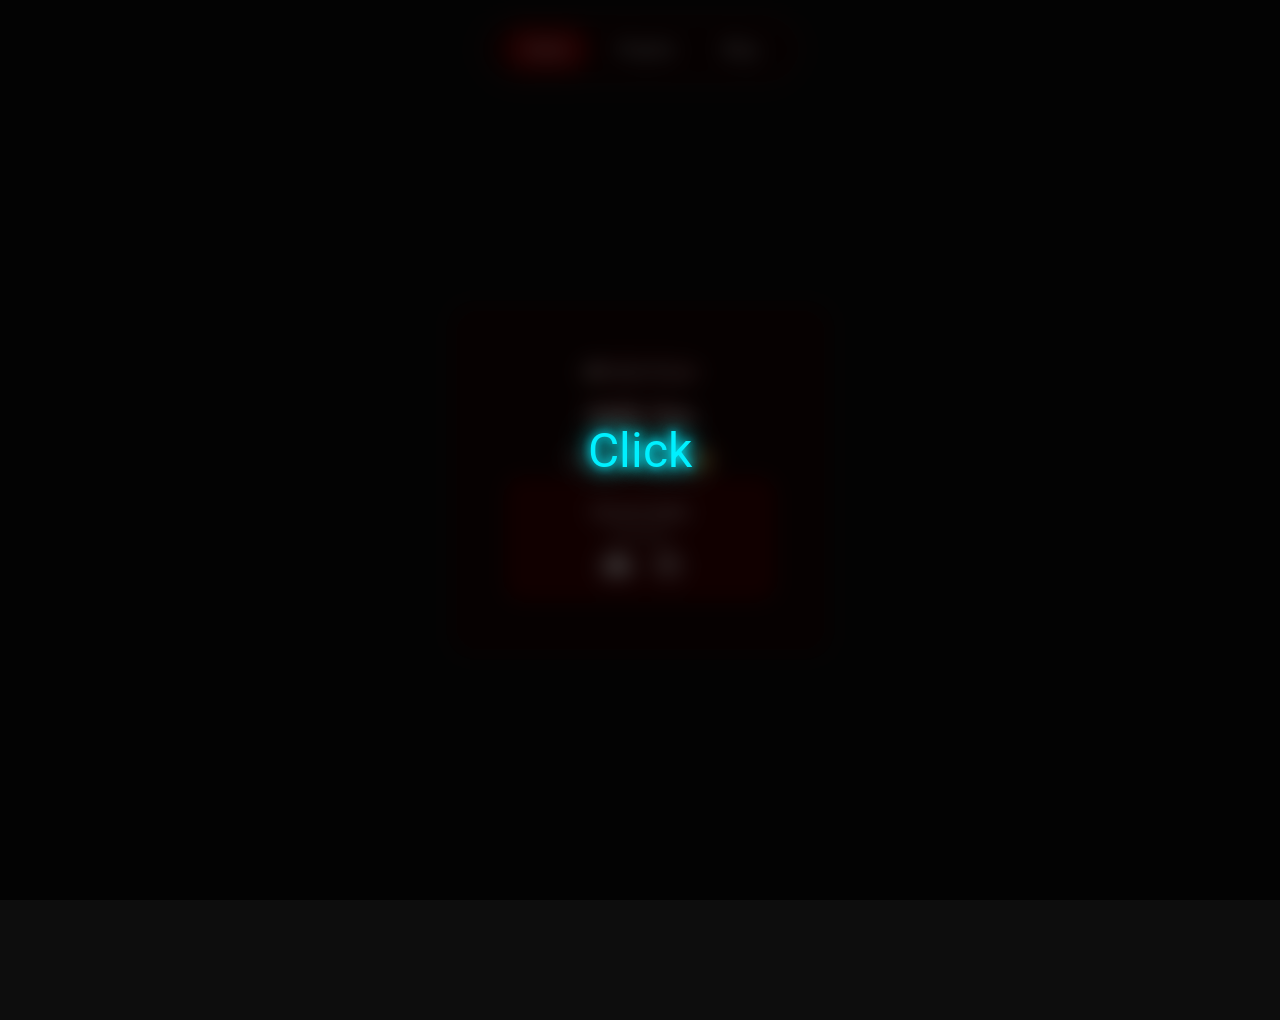
==== index.html @ 192596d5 "." ====
<!DOCTYPE html>
<html lang="fr">
<head>
  <meta charset="UTF-8">
  <meta name="viewport" content="width=device-width, initial-scale=1.0">
  <link rel="icon" type="image/x-icon" href="favicon.png">
  <title>Hello, You</title>
  <link rel="stylesheet" href="styles.css">
  <link href="https://fonts.googleapis.com/css2?family=Roboto:wght@400;700&display=swap" rel="stylesheet">
  <link rel="stylesheet" href="https://cdnjs.cloudflare.com/ajax/libs/font-awesome/5.15.4/css/all.min.css">
</head>

<body>
  <!-- Background audio -->
  <audio id="background-audio" src="assets/sound.mp3"></audio>

  <!-- Blur and Click Overlay -->
  <div id="clickOverlay" class="click-overlay">
    <div class="click-text">Click</div>
  </div>

  <div id="content" class="blurred">
    <div class="background-container"></div>
    
    <!-- Navigation -->
    <nav class="main-nav">
      <div class="nav-container">
        <button class="nav-btn active" data-page="home">Home</button>
        <button class="nav-btn" data-page="projects">Projects</button>
        <button class="nav-btn" data-page="blog">Blog</button>
      </div>
    </nav>
    
    <!-- Main content area -->
    <main id="main-content">
      <!-- Home page content -->
      <div id="home-page" class="page active">
        <div class="profile-container">
          <div class="profile-card">
            <img src="assets/IMG_2702.jpg" alt="Profile Picture" class="profile-img">
            <h2>Hello You</h2>
            <p class="status">Probably Coding <span class="crown">👑</span></p>
            <div class="profile-details">
              <p class="username">EinzzCookie</p>
              <p class="description">Developer</p>
              <div class="social-icons">
                <a href="https://discordapp.com/users/672737796699455492" target="_blank"><i class="fab fa-discord"></i></a>
                <a href="https://github.com/theeinzzcookie" target="_blank"><i class="fab fa-github"></i></a>
              </div>
            </div>
          </div>
        </div>
      </div>
      
      <!-- Projects page content -->
      <div id="projects-page" class="page">
        <div class="page-container">
          <h2 class="page-title">My Projects</h2>
          <div id="projects-grid" class="projects-grid">
            <!-- Projects will be loaded here via AJAX -->
          </div>
        </div>
      </div>
      
      <!-- Blog page content -->
      <div id="blog-page" class="page">
        <div class="page-container">
          <h2 class="page-title">Blog</h2>
          <div id="blog-posts" class="blog-posts">
            <!-- Blog posts will be loaded here via AJAX -->
          </div>
        </div>
      </div>
    </main>
  </div>

  <script src="script.js"></script>
</body>
</html>
---- styles.css ----
body {
    font-family: 'Roboto', sans-serif;
    margin: 0;
    padding: 0;
    background-color: #0d0d0d;
    color: #fff;
    height: auto;
    overflow-x: hidden;
    display: flex;
    justify-content: center;
    align-items: flex-start;
    position: relative;
    min-height: 100vh;
}

.background-container {
    position: fixed;
    top: 0;
    left: 0;
    width: 100%;
    height: 100%;
    background: url('assets/background.gif') no-repeat center center fixed;
    background-size: cover;
    z-index: -1;
    filter: blur(3px);
}

/* Navigation */
.main-nav {
    position: fixed;
    top: 20px;
    left: 0;
    width: 100%;
    z-index: 10;
    display: flex;
    justify-content: center;
}

.nav-container {
    background-color: rgba(29, 0, 0, 0.6);
    backdrop-filter: blur(10px);
    border-radius: 50px;
    padding: 10px 20px;
    display: flex;
    gap: 10px;
    box-shadow: 0 0 10px rgba(255, 0, 0, 0.3);
}

.nav-btn {
    background: transparent;
    border: none;
    color: #fff;
    padding: 10px 20px;
    border-radius: 20px;
    cursor: pointer;
    transition: all 0.3s ease;
    font-family: 'Roboto', sans-serif;
    font-size: 16px;
    text-decoration: none;
}

.nav-btn:hover {
    background-color: rgba(255, 0, 0, 0.2);
}

.nav-btn.active {
    background-color: rgba(255, 0, 0, 0.4);
    box-shadow: 0 0 10px rgba(255, 0, 0, 0.5);
}

/* Main content */
#main-content {
    width: 100%;
    position: relative;
    min-height: 100vh;
    padding-top: 80px;
    padding-bottom: 40px;
}

.page {
    display: none;
    width: 100%;
    opacity: 0;
    transition: opacity 0.5s ease;
    min-height: calc(100vh - 120px);
}

.page.active {
    display: flex;
    justify-content: center;
    align-items: flex-start;
    opacity: 1;
    padding: 20px 0;
}

.page-container {
    width: 100%;
    max-width: 1200px;
    padding: 20px;
    display: flex;
    flex-direction: column;
    align-items: center;
}

.page-title {
    font-size: 2.5rem;
    color: #fff;
    text-shadow: 0 0 10px rgba(255, 0, 0, 0.7);
    margin-bottom: 30px;
    text-align: center;
}

/* Profile container */
.profile-container {
    text-align: center;
    z-index: 2;
    display: flex;
    flex-direction: column;
    justify-content: center;
    align-items: center;
    min-height: 80vh;
    padding: 20px 0;
}

.profile-card {
    background-color: rgba(29, 0, 0, 0.6);
    backdrop-filter: blur(10px); 
    border-radius: 20px;
    padding: 60px;
    position: relative;
    max-width: 400px;
    width: 100%;
    text-align: center;
    color: #fff;
}

.profile-img {
    border-radius: 50%;
    width: 100px;
    height: 100px;
    object-fit: cover;
    box-shadow: 0 0 10px rgba(255, 0, 0, 0.7);
    margin-bottom: 20px;
    animation: pulse 2s infinite;
}

@keyframes pulse {
    0% {
        transform: scale(1);
    }
    50% {
        transform: scale(1.1);
    }
    100% {
        transform: scale(1);
    }
}

@keyframes fadeIn {
    from {
        opacity: 0;
    }
    to {
        opacity: 1;
    }
}

.profile-card h2 {
    margin-top: 0;
    font-size: 24px;
    color: #fff;
    text-shadow: 0 0 10px rgba(255, 0, 0, 0.7);
    animation: fadeIn 2s ease-in-out;
}

.status {
    font-size: 16px;
    color: #fff;
    margin: 10px 0;
    text-shadow: 0 0 10px rgba(255, 0, 0, 0.7);
}

.crown {
    font-size: 18px;
}

.profile-details {
    background-color: #3a0202;
    border-radius: 10px;
    padding: 15px;
    margin-top: 10px;
    box-shadow: inset 0 0 10px rgba(171, 0, 0, 0.5);
    border: 1px solid #720000;
    color: #fff;
}

.username {
    font-size: 18px;
    color: #fff;
    margin: 5px 0;
}

.description {
    font-size: 14px;
    color: #b3b3b3;
    margin: 5px 0;
}

.social-icons {
    margin-top: 10px;
}

.social-icons a {
    color: #fff;
    font-size: 24px;
    margin: 0 10px;
    transition: color 0.3s;
}

.social-icons a:hover {
    color: #e60000;
}

.view-count {
    position: absolute;
    bottom: 10px;
    right: 10px;
    font-size: 14px;
    color: #b3b3b3;
}

/* Projects Grid */
.projects-grid {
    display: grid;
    grid-template-columns: repeat(auto-fill, minmax(300px, 1fr));
    gap: 20px;
    width: 100%;
    max-width: 1000px;
}

.project-card {
    background-color: rgba(29, 0, 0, 0.6);
    backdrop-filter: blur(10px);
    border-radius: 15px;
    padding: 20px;
    transition: transform 0.3s ease, box-shadow 0.3s ease;
    border: 1px solid #720000;
    color: #fff;
}

.project-card:hover {
    transform: translateY(-5px);
    box-shadow: 0 10px 20px rgba(255, 0, 0, 0.3);
}

.project-image {
    width: 100%;
    height: 180px;
    object-fit: cover;
    border-radius: 10px;
    margin-bottom: 15px;
}

.project-title {
    font-size: 1.2rem;
    margin-bottom: 10px;
    color: #fff;
    text-shadow: 0 0 5px rgba(255, 0, 0, 0.7);
}

.project-description {
    font-size: 0.9rem;
    color: #b3b3b3;
    margin-bottom: 15px;
    line-height: 1.5;
}

.project-links {
    display: flex;
    gap: 10px;
    flex-wrap: wrap;
}

.project-link {
    background-color: #3a0202;
    color: #fff;
    border: none;
    padding: 8px 15px;
    border-radius: 5px;
    cursor: pointer;
    text-decoration: none;
    font-size: 0.9rem;
    transition: all 0.3s ease;
    border: 1px solid #720000;
}

.project-link:hover {
    background-color: #720000;
    transform: translateY(-2px);
    box-shadow: 0 5px 15px rgba(255, 0, 0, 0.3);
}

/* Blog Posts */
.blog-posts {
    width: 100%;
    max-width: 800px;
}

.blog-post {
    background-color: rgba(29, 0, 0, 0.6);
    backdrop-filter: blur(10px);
    border-radius: 15px;
    padding: 25px;
    margin-bottom: 20px;
    border: 1px solid #720000;
    transition: transform 0.3s ease, box-shadow 0.3s ease;
}

.blog-post:hover {
    transform: translateY(-5px);
    box-shadow: 0 10px 20px rgba(255, 0, 0, 0.3);
}

.blog-post-title {
    font-size: 1.5rem;
    margin-bottom: 10px;
    color: #fff;
    text-shadow: 0 0 5px rgba(255, 0, 0, 0.7);
}

.blog-post-meta {
    font-size: 0.9rem;
    color: #b3b3b3;
    margin-bottom: 15px;
    display: flex;
    gap: 15px;
    flex-wrap: wrap;
}

.blog-post-content {
    font-size: 1rem;
    line-height: 1.6;
    color: #fff;
}

.blog-post-content p {
    margin-bottom: 15px;
}

/* Blog post images - Single image */
.blog-post-image {
    margin: 20px 0;
    text-align: center;
}

.blog-image {
    max-width: 100%;
    height: auto;
    border-radius: 10px;
    border: 1px solid #720000;
    box-shadow: 0 5px 15px rgba(255, 0, 0, 0.2);
    transition: transform 0.3s ease;
}

.blog-image:hover {
    transform: scale(1.02);
}

.blog-image-caption {
    font-size: 0.9rem;
    color: #b3b3b3;
    margin-top: 10px;
    font-style: italic;
    text-align: center;
}

/* Multiple images grid layout */
.blog-images-grid {
    display: grid;
    grid-template-columns: repeat(auto-fit, minmax(250px, 1fr));
    gap: 15px;
    margin: 20px 0;
}

.blog-image-item {
    text-align: center;
}

.blog-images-grid .blog-image {
    width: 100%;
    height: 200px;
    object-fit: cover;
    border-radius: 10px;
    border: 1px solid #720000;
    box-shadow: 0 5px 15px rgba(255, 0, 0, 0.2);
    transition: transform 0.3s ease;
}

.blog-images-grid .blog-image:hover {
    transform: scale(1.05);
}

/* Side-by-side images layout */
.blog-images-side {
    display: grid;
    grid-template-columns: 1fr 1fr;
    gap: 15px;
    margin: 20px 0;
}

.blog-images-side .blog-image {
    width: 100%;
    height: 250px;
    object-fit: cover;
    border-radius: 10px;
    border: 1px solid #720000;
}

/* Full-width image */
.blog-image-full {
    width: 100%;
    max-height: 400px;
    object-fit: cover;
    border-radius: 10px;
    border: 1px solid #720000;
}

/* Carousel style for horizontal scrolling */
.blog-images-carousel {
    display: flex;
    overflow-x: auto;
    gap: 15px;
    margin: 20px 0;
    padding: 10px 0;
    scrollbar-width: thin;
    scrollbar-color: rgba(255, 0, 0, 0.5) rgba(29, 0, 0, 0.3);
}

.blog-images-carousel::-webkit-scrollbar {
    height: 8px;
}

.blog-images-carousel::-webkit-scrollbar-track {
    background: rgba(29, 0, 0, 0.3);
    border-radius: 4px;
}

.blog-images-carousel::-webkit-scrollbar-thumb {
    background: rgba(255, 0, 0, 0.5);
    border-radius: 4px;
}

.blog-images-carousel::-webkit-scrollbar-thumb:hover {
    background: rgba(255, 0, 0, 0.7);
}

.blog-images-carousel .blog-image {
    flex: 0 0 auto;
    width: 300px;
    height: 200px;
    object-fit: cover;
    border-radius: 10px;
    border: 1px solid #720000;
}

/* Image with text layout */
.blog-image-with-text {
    display: grid;
    grid-template-columns: 1fr 1fr;
    gap: 20px;
    margin: 20px 0;
    align-items: center;
}

.blog-image-with-text .blog-image {
    width: 100%;
    height: 250px;
    object-fit: cover;
    border-radius: 10px;
    border: 1px solid #720000;
}

.blog-image-text-content {
    padding: 10px;
    color: #fff;
}

/* Blog post tags */
.blog-post-tags {
    margin-top: 15px;
    display: flex;
    flex-wrap: wrap;
    gap: 8px;
}

.tag {
    background-color: #3a0202;
    color: #fff;
    padding: 4px 10px;
    border-radius: 15px;
    font-size: 0.8rem;
    border: 1px solid #720000;
    transition: all 0.3s ease;
}

.tag:hover {
    background-color: #720000;
    transform: translateY(-1px);
}

/* Click overlay styles */
.blurred {
    filter: blur(8px);
    pointer-events: none; 
}

.click-overlay {
    position: fixed;
    top: 0;
    left: 0;
    width: 100%;
    height: 100%;
    background: rgba(0, 0, 0, 0.7);
    backdrop-filter: blur(8px);
    display: flex;
    justify-content: center;
    align-items: center;
    z-index: 999;
    cursor: pointer;
}

.click-text {
    font-size: 3rem;
    color: #00f0ff;
    text-shadow: 0 0 10px #00f0ff, 0 0 20px #00f0ff, 0 0 30px #00f0ff;
    font-family: 'Roboto', sans-serif;
    user-select: none;
    animation: pulse 1.5s infinite;
}

@keyframes pulse {
    0% { transform: scale(1); }
    50% { transform: scale(1.1); }
    100% { transform: scale(1); }
}

/* Loading indicator */
.loading {
    display: flex;
    justify-content: center;
    align-items: center;
    height: 200px;
    font-size: 1.2rem;
    color: #b3b3b3;
    text-align: center;
}

/* Error message */
.error-message {
    display: flex;
    justify-content: center;
    align-items: center;
    height: 200px;
    font-size: 1.2rem;
    color: #ff4444;
    text-align: center;
    background-color: rgba(29, 0, 0, 0.6);
    border-radius: 10px;
    padding: 20px;
    border: 1px solid #ff4444;
}

/* Custom scrollbar for webkit browsers */
::-webkit-scrollbar {
    width: 10px;
}

::-webkit-scrollbar-track {
    background: rgba(29, 0, 0, 0.3);
    border-radius: 5px;
}

::-webkit-scrollbar-thumb {
    background: rgba(255, 0, 0, 0.5);
    border-radius: 5px;
}

::-webkit-scrollbar-thumb:hover {
    background: rgba(255, 0, 0, 0.7);
}

/* Responsive design */
@media (max-width: 768px) {
    .profile-card {
        padding: 40px 20px;
        margin: 0 20px;
    }
    
    .nav-container {
        padding: 8px 15px;
    }
    
    .nav-btn {
        padding: 8px 15px;
        font-size: 14px;
    }
    
    .projects-grid {
        grid-template-columns: 1fr;
    }
    
    .page-title {
        font-size: 2rem;
    }
    
    .blog-post-meta {
        flex-direction: column;
        gap: 5px;
    }
    
    .click-text {
        font-size: 2rem;
    }
    
    .profile-img {
        width: 80px;
        height: 80px;
    }
    
    /* Blog images responsive */
    .blog-images-side {
        grid-template-columns: 1fr;
    }
    
    .blog-images-grid {
        grid-template-columns: 1fr;
    }
    
    .blog-image-with-text {
        grid-template-columns: 1fr;
    }
    
    .blog-images-carousel .blog-image {
        width: 250px;
        height: 180px;
    }
    
    .blog-images-grid .blog-image {
        height: 180px;
    }
    
    .blog-images-side .blog-image {
        height: 200px;
    }
    
    .blog-image-with-text .blog-image {
        height: 200px;
    }
}

@media (max-width: 480px) {
    .page-container {
        padding: 10px;
    }
    
    .profile-card {
        padding: 30px 15px;
    }
    
    .project-card, .blog-post {
        padding: 15px;
    }
    
    .nav-container {
        padding: 5px 10px;
    }
    
    .nav-btn {
        padding: 6px 12px;
        font-size: 12px;
    }
    
    .page-title {
        font-size: 1.5rem;
    }
    
    .blog-images-carousel .blog-image {
        width: 200px;
        height: 150px;
    }
    
    .blog-post-title {
        font-size: 1.3rem;
    }
}

/* Standalone page styles */
main {
    width: 100%;
    min-height: 100vh;
    padding-top: 80px;
    padding-bottom: 40px;
}

/* Ensure proper spacing for standalone pages */
body.standalone {
    align-items: flex-start;
}

/* Smooth scrolling for anchor links */
html {
    scroll-behavior: smooth;
}

/* Focus styles for accessibility */
button:focus,
a:focus {
    outline: 2px solid #00f0ff;
    outline-offset: 2px;
}

/* Selection color */
::selection {
    background-color: rgba(255, 0, 0, 0.3);
    color: #fff;
}

/* Image loading states */
.blog-image {
    background: linear-gradient(45deg, #1d0000, #3a0202);
    background-size: 400% 400%;
    animation: loadingShine 2s ease-in-out infinite;
}

@keyframes loadingShine {
    0% { background-position: 0% 50%; }
    50% { background-position: 100% 50%; }
    100% { background-position: 0% 50%; }
}

.blog-image.loaded {
    background: none;
    animation: none;
}

/* Dark overlay for better text readability on images */
.blog-image-container {
    position: relative;
}

.blog-image-container::after {
    content: '';
    position: absolute;
    top: 0;
    left: 0;
    right: 0;
    bottom: 0;
    background: linear-gradient(to bottom, transparent 70%, rgba(13, 13, 13, 0.8) 100%);
    pointer-events: none;
    border-radius: 10px;
}
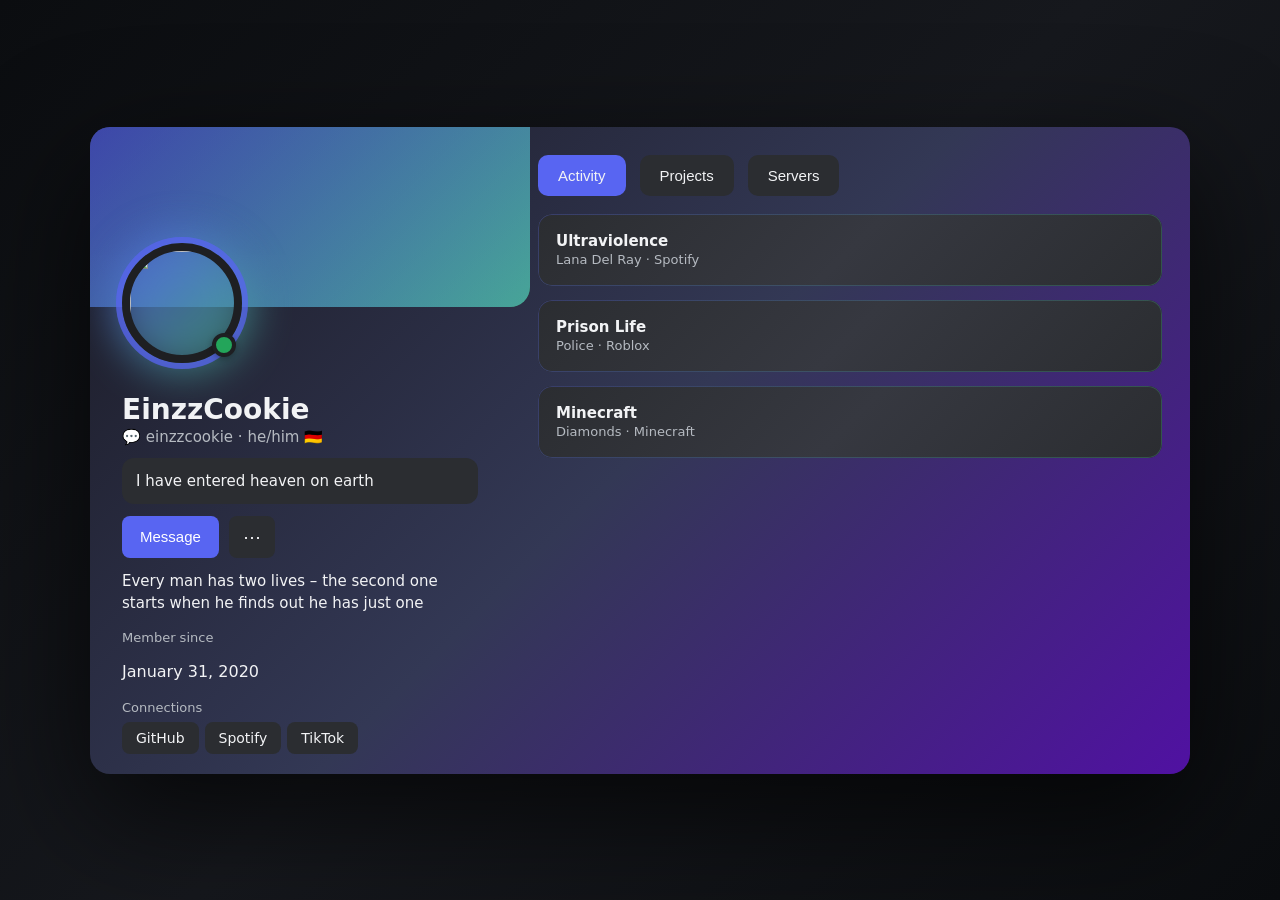
==== commit 17817076: "Add files via upload" ====
--- a/index.html
+++ b/index.html
@@ -1,79 +1,61 @@
-<!DOCTYPE html>
-<html lang="fr">
-<head>
-  <meta charset="UTF-8">
-  <meta name="viewport" content="width=device-width, initial-scale=1.0">
-  <link rel="icon" type="image/x-icon" href="favicon.png">
-  <title>Hello, You</title>
-  <link rel="stylesheet" href="styles.css">
-  <link href="https://fonts.googleapis.com/css2?family=Roboto:wght@400;700&display=swap" rel="stylesheet">
-  <link rel="stylesheet" href="https://cdnjs.cloudflare.com/ajax/libs/font-awesome/5.15.4/css/all.min.css">
-</head>
-
-<body>
-  <!-- Background audio -->
-  <audio id="background-audio" src="assets/sound.mp3"></audio>
-
-  <!-- Blur and Click Overlay -->
-  <div id="clickOverlay" class="click-overlay">
-    <div class="click-text">Click</div>
-  </div>
-
-  <div id="content" class="blurred">
-    <div class="background-container"></div>
-    
-    <!-- Navigation -->
-    <nav class="main-nav">
-      <div class="nav-container">
-        <button class="nav-btn active" data-page="home">Home</button>
-        <button class="nav-btn" data-page="projects">Projects</button>
-        <button class="nav-btn" data-page="blog">Blog</button>
-      </div>
-    </nav>
-    
-    <!-- Main content area -->
-    <main id="main-content">
-      <!-- Home page content -->
-      <div id="home-page" class="page active">
-        <div class="profile-container">
-          <div class="profile-card">
-            <img src="assets/IMG_2702.jpg" alt="Profile Picture" class="profile-img">
-            <h2>Hello You</h2>
-            <p class="status">Probably Coding <span class="crown">👑</span></p>
-            <div class="profile-details">
-              <p class="username">EinzzCookie</p>
-              <p class="description">Developer</p>
-              <div class="social-icons">
-                <a href="https://discordapp.com/users/672737796699455492" target="_blank"><i class="fab fa-discord"></i></a>
-                <a href="https://github.com/theeinzzcookie" target="_blank"><i class="fab fa-github"></i></a>
-              </div>
-            </div>
-          </div>
-        </div>
-      </div>
-      
-      <!-- Projects page content -->
-      <div id="projects-page" class="page">
-        <div class="page-container">
-          <h2 class="page-title">My Projects</h2>
-          <div id="projects-grid" class="projects-grid">
-            <!-- Projects will be loaded here via AJAX -->
-          </div>
-        </div>
-      </div>
-      
-      <!-- Blog page content -->
-      <div id="blog-page" class="page">
-        <div class="page-container">
-          <h2 class="page-title">Blog</h2>
-          <div id="blog-posts" class="blog-posts">
-            <!-- Blog posts will be loaded here via AJAX -->
-          </div>
-        </div>
-      </div>
-    </main>
-  </div>
-
-  <script src="script.js"></script>
-</body>
+<!DOCTYPE html>
+<html lang="en">
+<head>
+  <meta charset="UTF-8">
+  <title>EinzzCookie — Discord</title>
+  <meta name="viewport" content="width=device-width, initial-scale=1.0">
+  <link rel="stylesheet" href="styles.css">
+</head>
+<body>
+<div class="app">
+  <div class="profile-modal">
+    <!-- LEFT -->
+    <div class="profile-left">
+      <!-- Updated banner section with GIF -->
+      <div class="banner">
+        <img id="bannerGif" class="banner-gif" alt="Profile Banner">
+      </div>
+      <div class="avatar-wrap">
+        <img id="avatar" class="avatar">
+        <span class="status"></span>
+      </div>
+      <div class="left-content">
+        <h1 id="displayName"></h1>
+        <div id="tagline" class="tagline"></div>
+        <div id="customStatus" class="bubble"></div>
+        <div class="buttons">
+          <button id="messageBtn" class="primary">Message</button>
+          <button id="menuBtn" class="icon">⋯</button>
+        </div>
+        <p id="bio" class="bio"></p>
+        <div class="section">
+          <span>
+            
+          </span>
+          <a id="vibeLink"></a>
+        </div>
+        <div class="section">
+          <span>Member since</span>
+          <p id="memberSince"></p>
+        </div>
+        <div class="section">
+          <span>Connections</span>
+          <div id="links" class="links"></div>
+        </div>
+      </div>
+    </div>
+    <!-- RIGHT -->
+    <div class="profile-right">
+      <div class="tabs">
+        <button class="tab active" data-tab="activity">Activity</button>
+        <button class="tab" data-tab="projects">Projects</button>
+        <button class="tab" data-tab="servers">Servers</button>
+      </div>
+      <div id="tabContent"></div>
+    </div>
+  </div>
+</div>
+<script src="profile-settings.js"></script>
+<script src="script.js"></script>
+</body>
 </html>
--- a/styles.css
+++ b/styles.css
@@ -1,761 +1,253 @@
-body {
-    font-family: 'Roboto', sans-serif;
-    margin: 0;
-    padding: 0;
-    background-color: #0d0d0d;
-    color: #fff;
-    height: auto;
-    overflow-x: hidden;
-    display: flex;
-    justify-content: center;
-    align-items: flex-start;
-    position: relative;
-    min-height: 100vh;
-}
-
-.background-container {
-    position: fixed;
-    top: 0;
-    left: 0;
-    width: 100%;
-    height: 100%;
-    background: url('assets/background.gif') no-repeat center center fixed;
-    background-size: cover;
-    z-index: -1;
-    filter: blur(3px);
-}
-
-/* Navigation */
-.main-nav {
-    position: fixed;
-    top: 20px;
-    left: 0;
-    width: 100%;
-    z-index: 10;
-    display: flex;
-    justify-content: center;
-}
-
-.nav-container {
-    background-color: rgba(29, 0, 0, 0.6);
-    backdrop-filter: blur(10px);
-    border-radius: 50px;
-    padding: 10px 20px;
-    display: flex;
-    gap: 10px;
-    box-shadow: 0 0 10px rgba(255, 0, 0, 0.3);
-}
-
-.nav-btn {
-    background: transparent;
-    border: none;
-    color: #fff;
-    padding: 10px 20px;
-    border-radius: 20px;
-    cursor: pointer;
-    transition: all 0.3s ease;
-    font-family: 'Roboto', sans-serif;
-    font-size: 16px;
-    text-decoration: none;
-}
-
-.nav-btn:hover {
-    background-color: rgba(255, 0, 0, 0.2);
-}
-
-.nav-btn.active {
-    background-color: rgba(255, 0, 0, 0.4);
-    box-shadow: 0 0 10px rgba(255, 0, 0, 0.5);
-}
-
-/* Main content */
-#main-content {
-    width: 100%;
-    position: relative;
-    min-height: 100vh;
-    padding-top: 80px;
-    padding-bottom: 40px;
-}
-
-.page {
-    display: none;
-    width: 100%;
-    opacity: 0;
-    transition: opacity 0.5s ease;
-    min-height: calc(100vh - 120px);
-}
-
-.page.active {
-    display: flex;
-    justify-content: center;
-    align-items: flex-start;
-    opacity: 1;
-    padding: 20px 0;
-}
-
-.page-container {
-    width: 100%;
-    max-width: 1200px;
-    padding: 20px;
-    display: flex;
-    flex-direction: column;
-    align-items: center;
-}
-
-.page-title {
-    font-size: 2.5rem;
-    color: #fff;
-    text-shadow: 0 0 10px rgba(255, 0, 0, 0.7);
-    margin-bottom: 30px;
-    text-align: center;
-}
-
-/* Profile container */
-.profile-container {
-    text-align: center;
-    z-index: 2;
-    display: flex;
-    flex-direction: column;
-    justify-content: center;
-    align-items: center;
-    min-height: 80vh;
-    padding: 20px 0;
-}
-
-.profile-card {
-    background-color: rgba(29, 0, 0, 0.6);
-    backdrop-filter: blur(10px); 
-    border-radius: 20px;
-    padding: 60px;
-    position: relative;
-    max-width: 400px;
-    width: 100%;
-    text-align: center;
-    color: #fff;
-}
-
-.profile-img {
-    border-radius: 50%;
-    width: 100px;
-    height: 100px;
-    object-fit: cover;
-    box-shadow: 0 0 10px rgba(255, 0, 0, 0.7);
-    margin-bottom: 20px;
-    animation: pulse 2s infinite;
-}
-
-@keyframes pulse {
-    0% {
-        transform: scale(1);
-    }
-    50% {
-        transform: scale(1.1);
-    }
-    100% {
-        transform: scale(1);
-    }
-}
-
-@keyframes fadeIn {
-    from {
-        opacity: 0;
-    }
-    to {
-        opacity: 1;
-    }
-}
-
-.profile-card h2 {
-    margin-top: 0;
-    font-size: 24px;
-    color: #fff;
-    text-shadow: 0 0 10px rgba(255, 0, 0, 0.7);
-    animation: fadeIn 2s ease-in-out;
-}
-
-.status {
-    font-size: 16px;
-    color: #fff;
-    margin: 10px 0;
-    text-shadow: 0 0 10px rgba(255, 0, 0, 0.7);
-}
-
-.crown {
-    font-size: 18px;
-}
-
-.profile-details {
-    background-color: #3a0202;
-    border-radius: 10px;
-    padding: 15px;
-    margin-top: 10px;
-    box-shadow: inset 0 0 10px rgba(171, 0, 0, 0.5);
-    border: 1px solid #720000;
-    color: #fff;
-}
-
-.username {
-    font-size: 18px;
-    color: #fff;
-    margin: 5px 0;
-}
-
-.description {
-    font-size: 14px;
-    color: #b3b3b3;
-    margin: 5px 0;
-}
-
-.social-icons {
-    margin-top: 10px;
-}
-
-.social-icons a {
-    color: #fff;
-    font-size: 24px;
-    margin: 0 10px;
-    transition: color 0.3s;
-}
-
-.social-icons a:hover {
-    color: #e60000;
-}
-
-.view-count {
-    position: absolute;
-    bottom: 10px;
-    right: 10px;
-    font-size: 14px;
-    color: #b3b3b3;
-}
-
-/* Projects Grid */
-.projects-grid {
-    display: grid;
-    grid-template-columns: repeat(auto-fill, minmax(300px, 1fr));
-    gap: 20px;
-    width: 100%;
-    max-width: 1000px;
-}
-
-.project-card {
-    background-color: rgba(29, 0, 0, 0.6);
-    backdrop-filter: blur(10px);
-    border-radius: 15px;
-    padding: 20px;
-    transition: transform 0.3s ease, box-shadow 0.3s ease;
-    border: 1px solid #720000;
-    color: #fff;
-}
-
-.project-card:hover {
-    transform: translateY(-5px);
-    box-shadow: 0 10px 20px rgba(255, 0, 0, 0.3);
-}
-
-.project-image {
-    width: 100%;
-    height: 180px;
-    object-fit: cover;
-    border-radius: 10px;
-    margin-bottom: 15px;
-}
-
-.project-title {
-    font-size: 1.2rem;
-    margin-bottom: 10px;
-    color: #fff;
-    text-shadow: 0 0 5px rgba(255, 0, 0, 0.7);
-}
-
-.project-description {
-    font-size: 0.9rem;
-    color: #b3b3b3;
-    margin-bottom: 15px;
-    line-height: 1.5;
-}
-
-.project-links {
-    display: flex;
-    gap: 10px;
-    flex-wrap: wrap;
-}
-
-.project-link {
-    background-color: #3a0202;
-    color: #fff;
-    border: none;
-    padding: 8px 15px;
-    border-radius: 5px;
-    cursor: pointer;
-    text-decoration: none;
-    font-size: 0.9rem;
-    transition: all 0.3s ease;
-    border: 1px solid #720000;
-}
-
-.project-link:hover {
-    background-color: #720000;
-    transform: translateY(-2px);
-    box-shadow: 0 5px 15px rgba(255, 0, 0, 0.3);
-}
-
-/* Blog Posts */
-.blog-posts {
-    width: 100%;
-    max-width: 800px;
-}
-
-.blog-post {
-    background-color: rgba(29, 0, 0, 0.6);
-    backdrop-filter: blur(10px);
-    border-radius: 15px;
-    padding: 25px;
-    margin-bottom: 20px;
-    border: 1px solid #720000;
-    transition: transform 0.3s ease, box-shadow 0.3s ease;
-}
-
-.blog-post:hover {
-    transform: translateY(-5px);
-    box-shadow: 0 10px 20px rgba(255, 0, 0, 0.3);
-}
-
-.blog-post-title {
-    font-size: 1.5rem;
-    margin-bottom: 10px;
-    color: #fff;
-    text-shadow: 0 0 5px rgba(255, 0, 0, 0.7);
-}
-
-.blog-post-meta {
-    font-size: 0.9rem;
-    color: #b3b3b3;
-    margin-bottom: 15px;
-    display: flex;
-    gap: 15px;
-    flex-wrap: wrap;
-}
-
-.blog-post-content {
-    font-size: 1rem;
-    line-height: 1.6;
-    color: #fff;
-}
-
-.blog-post-content p {
-    margin-bottom: 15px;
-}
-
-/* Blog post images - Single image */
-.blog-post-image {
-    margin: 20px 0;
-    text-align: center;
-}
-
-.blog-image {
-    max-width: 100%;
-    height: auto;
-    border-radius: 10px;
-    border: 1px solid #720000;
-    box-shadow: 0 5px 15px rgba(255, 0, 0, 0.2);
-    transition: transform 0.3s ease;
-}
-
-.blog-image:hover {
-    transform: scale(1.02);
-}
-
-.blog-image-caption {
-    font-size: 0.9rem;
-    color: #b3b3b3;
-    margin-top: 10px;
-    font-style: italic;
-    text-align: center;
-}
-
-/* Multiple images grid layout */
-.blog-images-grid {
-    display: grid;
-    grid-template-columns: repeat(auto-fit, minmax(250px, 1fr));
-    gap: 15px;
-    margin: 20px 0;
-}
-
-.blog-image-item {
-    text-align: center;
-}
-
-.blog-images-grid .blog-image {
-    width: 100%;
-    height: 200px;
-    object-fit: cover;
-    border-radius: 10px;
-    border: 1px solid #720000;
-    box-shadow: 0 5px 15px rgba(255, 0, 0, 0.2);
-    transition: transform 0.3s ease;
-}
-
-.blog-images-grid .blog-image:hover {
-    transform: scale(1.05);
-}
-
-/* Side-by-side images layout */
-.blog-images-side {
-    display: grid;
-    grid-template-columns: 1fr 1fr;
-    gap: 15px;
-    margin: 20px 0;
-}
-
-.blog-images-side .blog-image {
-    width: 100%;
-    height: 250px;
-    object-fit: cover;
-    border-radius: 10px;
-    border: 1px solid #720000;
-}
-
-/* Full-width image */
-.blog-image-full {
-    width: 100%;
-    max-height: 400px;
-    object-fit: cover;
-    border-radius: 10px;
-    border: 1px solid #720000;
-}
-
-/* Carousel style for horizontal scrolling */
-.blog-images-carousel {
-    display: flex;
-    overflow-x: auto;
-    gap: 15px;
-    margin: 20px 0;
-    padding: 10px 0;
-    scrollbar-width: thin;
-    scrollbar-color: rgba(255, 0, 0, 0.5) rgba(29, 0, 0, 0.3);
-}
-
-.blog-images-carousel::-webkit-scrollbar {
-    height: 8px;
-}
-
-.blog-images-carousel::-webkit-scrollbar-track {
-    background: rgba(29, 0, 0, 0.3);
-    border-radius: 4px;
-}
-
-.blog-images-carousel::-webkit-scrollbar-thumb {
-    background: rgba(255, 0, 0, 0.5);
-    border-radius: 4px;
-}
-
-.blog-images-carousel::-webkit-scrollbar-thumb:hover {
-    background: rgba(255, 0, 0, 0.7);
-}
-
-.blog-images-carousel .blog-image {
-    flex: 0 0 auto;
-    width: 300px;
-    height: 200px;
-    object-fit: cover;
-    border-radius: 10px;
-    border: 1px solid #720000;
-}
-
-/* Image with text layout */
-.blog-image-with-text {
-    display: grid;
-    grid-template-columns: 1fr 1fr;
-    gap: 20px;
-    margin: 20px 0;
-    align-items: center;
-}
-
-.blog-image-with-text .blog-image {
-    width: 100%;
-    height: 250px;
-    object-fit: cover;
-    border-radius: 10px;
-    border: 1px solid #720000;
-}
-
-.blog-image-text-content {
-    padding: 10px;
-    color: #fff;
-}
-
-/* Blog post tags */
-.blog-post-tags {
-    margin-top: 15px;
-    display: flex;
-    flex-wrap: wrap;
-    gap: 8px;
-}
-
-.tag {
-    background-color: #3a0202;
-    color: #fff;
-    padding: 4px 10px;
-    border-radius: 15px;
-    font-size: 0.8rem;
-    border: 1px solid #720000;
-    transition: all 0.3s ease;
-}
-
-.tag:hover {
-    background-color: #720000;
-    transform: translateY(-1px);
-}
-
-/* Click overlay styles */
-.blurred {
-    filter: blur(8px);
-    pointer-events: none; 
-}
-
-.click-overlay {
-    position: fixed;
-    top: 0;
-    left: 0;
-    width: 100%;
-    height: 100%;
-    background: rgba(0, 0, 0, 0.7);
-    backdrop-filter: blur(8px);
-    display: flex;
-    justify-content: center;
-    align-items: center;
-    z-index: 999;
-    cursor: pointer;
-}
-
-.click-text {
-    font-size: 3rem;
-    color: #00f0ff;
-    text-shadow: 0 0 10px #00f0ff, 0 0 20px #00f0ff, 0 0 30px #00f0ff;
-    font-family: 'Roboto', sans-serif;
-    user-select: none;
-    animation: pulse 1.5s infinite;
-}
-
-@keyframes pulse {
-    0% { transform: scale(1); }
-    50% { transform: scale(1.1); }
-    100% { transform: scale(1); }
-}
-
-/* Loading indicator */
-.loading {
-    display: flex;
-    justify-content: center;
-    align-items: center;
-    height: 200px;
-    font-size: 1.2rem;
-    color: #b3b3b3;
-    text-align: center;
-}
-
-/* Error message */
-.error-message {
-    display: flex;
-    justify-content: center;
-    align-items: center;
-    height: 200px;
-    font-size: 1.2rem;
-    color: #ff4444;
-    text-align: center;
-    background-color: rgba(29, 0, 0, 0.6);
-    border-radius: 10px;
-    padding: 20px;
-    border: 1px solid #ff4444;
-}
-
-/* Custom scrollbar for webkit browsers */
-::-webkit-scrollbar {
-    width: 10px;
-}
-
-::-webkit-scrollbar-track {
-    background: rgba(29, 0, 0, 0.3);
-    border-radius: 5px;
-}
-
-::-webkit-scrollbar-thumb {
-    background: rgba(255, 0, 0, 0.5);
-    border-radius: 5px;
-}
-
-::-webkit-scrollbar-thumb:hover {
-    background: rgba(255, 0, 0, 0.7);
-}
-
-/* Responsive design */
-@media (max-width: 768px) {
-    .profile-card {
-        padding: 40px 20px;
-        margin: 0 20px;
-    }
-    
-    .nav-container {
-        padding: 8px 15px;
-    }
-    
-    .nav-btn {
-        padding: 8px 15px;
-        font-size: 14px;
-    }
-    
-    .projects-grid {
-        grid-template-columns: 1fr;
-    }
-    
-    .page-title {
-        font-size: 2rem;
-    }
-    
-    .blog-post-meta {
-        flex-direction: column;
-        gap: 5px;
-    }
-    
-    .click-text {
-        font-size: 2rem;
-    }
-    
-    .profile-img {
-        width: 80px;
-        height: 80px;
-    }
-    
-    /* Blog images responsive */
-    .blog-images-side {
-        grid-template-columns: 1fr;
-    }
-    
-    .blog-images-grid {
-        grid-template-columns: 1fr;
-    }
-    
-    .blog-image-with-text {
-        grid-template-columns: 1fr;
-    }
-    
-    .blog-images-carousel .blog-image {
-        width: 250px;
-        height: 180px;
-    }
-    
-    .blog-images-grid .blog-image {
-        height: 180px;
-    }
-    
-    .blog-images-side .blog-image {
-        height: 200px;
-    }
-    
-    .blog-image-with-text .blog-image {
-        height: 200px;
-    }
-}
-
-@media (max-width: 480px) {
-    .page-container {
-        padding: 10px;
-    }
-    
-    .profile-card {
-        padding: 30px 15px;
-    }
-    
-    .project-card, .blog-post {
-        padding: 15px;
-    }
-    
-    .nav-container {
-        padding: 5px 10px;
-    }
-    
-    .nav-btn {
-        padding: 6px 12px;
-        font-size: 12px;
-    }
-    
-    .page-title {
-        font-size: 1.5rem;
-    }
-    
-    .blog-images-carousel .blog-image {
-        width: 200px;
-        height: 150px;
-    }
-    
-    .blog-post-title {
-        font-size: 1.3rem;
-    }
-}
-
-/* Standalone page styles */
-main {
-    width: 100%;
-    min-height: 100vh;
-    padding-top: 80px;
-    padding-bottom: 40px;
-}
-
-/* Ensure proper spacing for standalone pages */
-body.standalone {
-    align-items: flex-start;
-}
-
-/* Smooth scrolling for anchor links */
-html {
-    scroll-behavior: smooth;
-}
-
-/* Focus styles for accessibility */
-button:focus,
-a:focus {
-    outline: 2px solid #00f0ff;
-    outline-offset: 2px;
-}
-
-/* Selection color */
-::selection {
-    background-color: rgba(255, 0, 0, 0.3);
-    color: #fff;
-}
-
-/* Image loading states */
-.blog-image {
-    background: linear-gradient(45deg, #1d0000, #3a0202);
-    background-size: 400% 400%;
-    animation: loadingShine 2s ease-in-out infinite;
-}
-
-@keyframes loadingShine {
-    0% { background-position: 0% 50%; }
-    50% { background-position: 100% 50%; }
-    100% { background-position: 0% 50%; }
-}
-
-.blog-image.loaded {
-    background: none;
-    animation: none;
-}
-
-/* Dark overlay for better text readability on images */
-.blog-image-container {
-    position: relative;
-}
-
-.blog-image-container::after {
-    content: '';
-    position: absolute;
-    top: 0;
-    left: 0;
-    right: 0;
-    bottom: 0;
-    background: linear-gradient(to bottom, transparent 70%, rgba(13, 13, 13, 0.8) 100%);
-    pointer-events: none;
-    border-radius: 10px;
+:root {
+  --bg: #0b0d10;
+  --modal: #1e1f22;
+  --card: #2b2d31;
+  --text: #f2f3f5;
+  --muted: #b5bac1;
+  --accent: #5865f2;
+
+  /* ADD THIS LINE */
+  --bg-gradient: linear-gradient(135deg, #0b0d10 0%, #16181d 50%, #0b0d10 100%);
+  --modal-gradient: linear-gradient(135deg, #1a1a24 0%, #333855 50%, #5011a2 100%);
+}
+
+/* ===== BASE ===== */
+* { box-sizing: border-box; }
+body { 
+  margin:0; 
+  font-family: system-ui, -apple-system, BlinkMacSystemFont, "Segoe UI", Roboto; 
+  background: var(--bg-gradient);
+  background-color: var(--bg); /* fallback */
+  color: var(--text); 
+}
+.app { min-height: 100vh; display: flex; align-items: center; justify-content: center; padding: 24px; }
+
+/* ===== MODAL ===== */
+.profile-modal { 
+  width: 1100px; 
+  max-width: 100%; 
+  background: var(--modal-gradient);
+  background-color: var(--modal);
+  border-radius: 20px; 
+  display: flex; 
+  overflow: hidden; /* Keeps everything cleanly inside */
+  box-shadow: 0 40px 120px rgba(0,0,0,.7);
+  position: relative;
+}
+
+/* ===== LEFT ===== */
+.profile-left { 
+  width: 420px; 
+  background: transparent; 
+  position: relative;
+  overflow: visible; /* Allows banner to extend right for rounding */
+  border-radius: 20px 0 0 20px; /* Modal's left-side rounding */
+}
+
+/* Banner - extends ONLY to the right for bottom-right rounding */
+.banner {
+  height: 180px;
+  background: #000;
+  overflow: hidden;
+  position: relative;
+  border-radius: 0 0 20px 0; /* Only bottom-right rounded */
+  width: calc(100% + 20px);
+  margin-left: 0;
+  margin-top: 0;
+  margin-right: -20px; /* Extend right only */
+}
+
+.banner-gif {
+  width: 100%;
+  height: 100%;
+  object-fit: cover;
+  display: block;
+  border-radius: 0 0 20px 0;
+}
+
+.banner::after {
+  content: '';
+  position: absolute;
+  top: 0;
+  left: 0;
+  right: 0;
+  bottom: 0;
+  background: linear-gradient(135deg, rgba(0,0,0,0.3), rgba(88,101,242,0.2));
+  pointer-events: none;
+  border-radius: 0 0 20px 0;
+}
+
+.avatar-wrap {
+  position: absolute;
+  top: 116px;
+  left: 32px;
+  width: 120px;
+  height: 120px;
+  z-index: 10;
+}
+
+.avatar {
+  width: 120px;
+  height: 120px;
+  border-radius: 50%;
+  border: 8px solid var(--modal);
+  transition: transform 0.25s ease, box-shadow 0.25s ease;
+  position: relative;
+  z-index: 2;
+  display: block;
+}
+
+.avatar-orb {
+  position: absolute;
+  top: 50%;
+  left: 50%;
+  border-radius: 50%;
+  transform: translate(-50%, -50%);
+  pointer-events: none;
+  filter: blur(20px);
+  z-index: 1;
+  opacity: 0.7;
+}
+
+.avatar-ring {
+  position: absolute;
+  top: 50%;
+  left: 50%;
+  transform: translate(-50%, -50%);
+  border-radius: 50%;
+  pointer-events: none;
+  z-index: 1;
+}
+
+.status {
+  position: absolute;
+  bottom: 6px;
+  right: 6px;
+  width: 24px;
+  height: 24px;
+  background: #23a55a;
+  border-radius: 50%;
+  border: 4px solid var(--modal);
+  z-index: 3;
+  box-shadow: 0 2px 6px rgba(0,0,0,0.3);
+  animation: gentlePulse 2s infinite ease-in-out;
+}
+
+/* ===== CONTENT ===== */
+.left-content { 
+  padding: 14px 32px 20px; 
+  margin-top: 68px;
+}
+
+h1 { font-size: 28px; margin: 4px 0 2px; }
+.tagline { font-size: 15px; color: var(--muted); margin-bottom: 6px; }
+.bubble { margin: 12px 0; background: var(--card); padding: 14px; border-radius: 12px; font-size: 15px; }
+
+/* ===== BUTTONS ===== */
+.buttons { display:flex; gap:10px; margin-bottom:12px; }
+.primary { background: var(--accent); color: white; padding: 10px 18px; border-radius: 8px; font-size: 15px; cursor:pointer; transition: transform .18s ease, box-shadow .18s ease, filter .18s ease; border:none; }
+.primary:hover { filter: brightness(1.08); transform: translateY(-1px); box-shadow: 0 6px 18px rgba(88,101,242,.35); }
+.icon { background: var(--card); border: none; padding: 10px 14px; border-radius: 8px; color: var(--text); font-size: 18px; cursor: pointer; transition: transform .18s ease, background .18s ease; }
+.icon:hover { background: #3a3d42; transform: translateY(-1px); }
+
+/* ===== BIO ===== */
+.bio { font-size: 15px; margin: 10px 0; line-height: 1.5; display: -webkit-box; -webkit-line-clamp: 2; -webkit-box-orient: vertical; overflow: hidden; }
+
+/* ===== SECTIONS ===== */
+.section { margin-top: 12px; }
+.section span { font-size: 13px; color: var(--muted); }
+.links a { display:inline-block; background: var(--card); padding: 8px 14px; border-radius: 8px; margin-top: 6px; margin-right:6px; text-decoration:none; color: var(--text); font-size:14px; transition: transform .18s ease, background .18s ease; }
+.links a:hover { background: var(--accent); transform: translateY(-1px); box-shadow: 0 6px 14px rgba(0,0,0,.35); }
+
+/* ===== RIGHT ===== */
+.profile-right { flex:1; padding:28px; }
+
+/* ===== TABS ===== */
+.tabs { display:flex; gap:14px; margin-bottom:18px; }
+.tab { background: var(--card); border:none; color: var(--text); padding:12px 20px; border-radius:10px; font-size:15px; cursor:pointer; transition: transform .18s ease, background .18s ease; }
+.tab:hover { background:#3a3d42; transform:translateY(-1px); }
+.tab.active { background: var(--accent); }
+
+/* ===== CARDS ===== */
+.card { 
+  background: linear-gradient(135deg, #2b2d31 0%, #363840 50%, #2b2d31 100%); 
+  border-radius: 14px; 
+  padding: 18px; 
+  margin-bottom: 14px; 
+  font-size: 15px; 
+  transition: transform .18s ease, box-shadow .18s ease;
+  position: relative;
+  overflow: hidden;
+}
+
+.card::before {
+  content: '';
+  position: absolute;
+  top: 0;
+  left: 0;
+  right: 0;
+  bottom: 0;
+  border-radius: 14px;
+  padding: 1px;
+  background: linear-gradient(135deg, rgba(88,101,242,0.3), rgba(67,181,129,0.3));
+  -webkit-mask: linear-gradient(#fff 0 0) content-box, linear-gradient(#fff 0 0);
+  -webkit-mask-composite: xor;
+  mask-composite: exclude;
+  pointer-events: none;
+}
+
+.card:hover { 
+  transform: translateY(-2px); 
+  background: linear-gradient(135deg, #32343a 0%, #3d3f47 50%, #32343a 100%);
+}
+
+.card span { color: var(--muted); font-size:13px; }
+
+/* ===== RESPONSIVE ===== */
+@media (max-width: 900px) {
+  .profile-modal {
+    flex-direction: column;
+  }
+
+  .profile-left {
+    width: 100%;
+    border-radius: 20px 20px 0 0;
+  }
+
+  .avatar-wrap {
+    left: 50%;
+    transform: translateX(-50%);
+  }
+
+  .left-content {
+    text-align: center;
+    margin-top: 200px;
+    padding: 14px 32px 20px;
+  }
+
+  .banner {
+    position: absolute;
+    top: 0;
+    left: 0;
+    right: 0;
+    width: 100%;
+    margin-right: 0;
+    border-radius: 0 0 20px 20px;
+  }
+
+  .banner-gif,
+  .banner::after {
+    border-radius: 0 0 20px 20px;
+  }
+}
+
+/* ===== ANIMATIONS ===== */
+@keyframes gentlePulse {
+  0%, 100% { transform: scale(1); }
+  50% { transform: scale(1.1); }
+}
+
+@keyframes rotateOrb {
+  from { transform: translate(-50%, -50%) rotate(0deg); }
+  to { transform: translate(-50%, -50%) rotate(360deg); }
 }
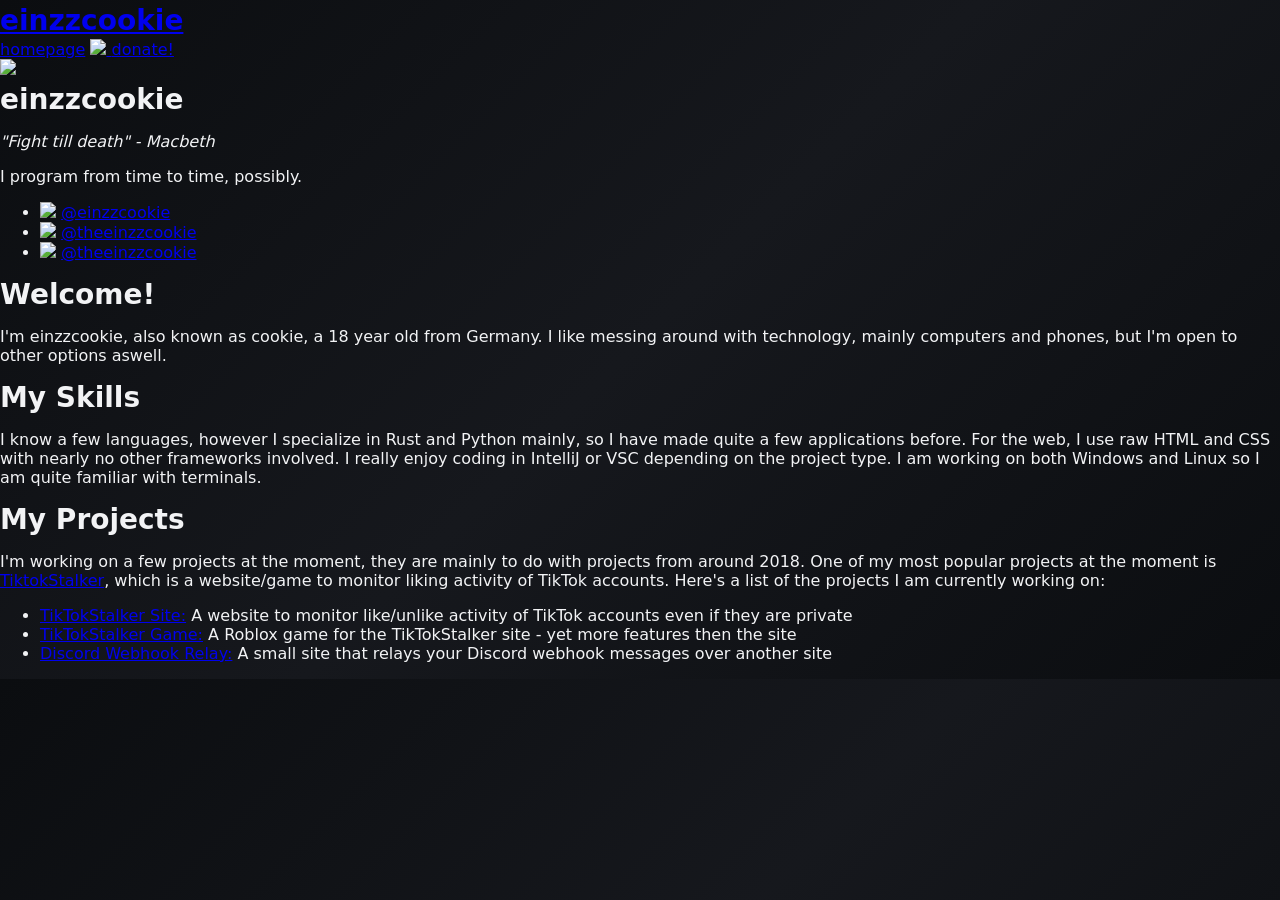
==== commit 96fd3a45: "Update index.html" ====
--- a/index.html
+++ b/index.html
@@ -1,61 +1,71 @@
 <!DOCTYPE html>
-<html lang="en">
-<head>
-  <meta charset="UTF-8">
-  <title>EinzzCookie — Discord</title>
-  <meta name="viewport" content="width=device-width, initial-scale=1.0">
-  <link rel="stylesheet" href="styles.css">
-</head>
-<body>
-<div class="app">
-  <div class="profile-modal">
-    <!-- LEFT -->
-    <div class="profile-left">
-      <!-- Updated banner section with GIF -->
-      <div class="banner">
-        <img id="bannerGif" class="banner-gif" alt="Profile Banner">
-      </div>
-      <div class="avatar-wrap">
-        <img id="avatar" class="avatar">
-        <span class="status"></span>
-      </div>
-      <div class="left-content">
-        <h1 id="displayName"></h1>
-        <div id="tagline" class="tagline"></div>
-        <div id="customStatus" class="bubble"></div>
-        <div class="buttons">
-          <button id="messageBtn" class="primary">Message</button>
-          <button id="menuBtn" class="icon">⋯</button>
+<html>
+    <head>
+        <title>EinzzCookie's Basement!</title>
+        <link rel="stylesheet" href="styles.css">
+        <link rel="icon" href="assets/website-icon.png">
+        <link rel="preconnect" href="https://fonts.googleapis.com">
+        <link rel="preconnect" href="https://fonts.gstatic.com" crossorigin>
+        <link href="https://fonts.googleapis.com/css2?family=VT323&display=swap" rel="stylesheet">    
+    </head>
+    <body>
+        <div class="content-wrapper">
+            <div class="site-navigation">
+                <a href="/">
+                    <h1 class="username-nav">einzzcookie</h1>
+                </a>
+                <div class="navigation-bar">
+                    <a href="/">homepage</a>
+                    <a href="https://www.roblox.com/games/5213359132/Nr-1-Eigenes-Spiel-bauen#!/store" class="donation-link">
+                        <img src="assets/navigation/donation-heart.png" />
+                        <span>donate!</span>
+                    </a>
+                </div>
+            </div>
+            <div class="site-content">
+                <div class="sidebar-info">
+                    <!-- User information, just the profile picture and name -->
+                    <img src="assets/profile-picture.png" class="profile-pic-sb" />
+                    <h1 class="username-sb">einzzcookie</h1>
+                    <!-- Quote about the user, this was just for fun -->
+                    <p style="font-style: italic;">"Fight till death" - Macbeth</p>
+                    <p class="about-bio">I program from time to time, possibly.</p>
+                    <!-- The user details, this is like their locale, socials, etc -->
+                    <ul class="user-details-ul">
+                        <li>
+                            <img src="assets/social-icons/discord.png" />
+                            <span><a href="https://discord.com/users/672737796699455492">@einzzcookie</a></span>
+                        </li>
+                        <li>
+                            <img src="assets/social-icons/github.png" />
+                            <span><a href="https://github.com/theeinzzcookie">@theeinzzcookie</a></span>
+                        </li>
+                        <li>
+                            <img src="assets/social-icons/tiktok.png" />
+                            <span><a href="https://tiktok.com/@theeinzzcookie">@theeinzzcookie</a></span>
+                        </li>
+                    </ul>
+                </div>
+                <div class="about-user">
+                    <h1>Welcome!</h1>
+                    <p>I'm einzzcookie, also known as cookie, a 18 year old from Germany. I like messing around with technology, mainly computers and phones, but I'm open to other options aswell.</p>
+                    <h1>My Skills</h1>
+                    <p>I know a few languages, however I specialize in Rust and Python mainly, so I have made quite a few applications before. For the web, I use raw HTML and CSS with nearly no other frameworks involved.</a> I really enjoy coding in IntelliJ or VSC depending on the project type. I am working on both Windows and Linux </a>so I am quite familiar with terminals.</p>
+                    <h1>My Projects</h1>
+                    <p>I'm working on a few projects at the moment, they are mainly to do with projects from around 2018. One of my most popular projects at the moment is <a href="https://tiktokstalker.protecter.workers.dev/">TiktokStalker</a>, which is a website/game to monitor liking activity of TikTok accounts. Here's a list of the projects I am currently working on:</p>
+                    <ul class="projects-ul">
+                        <li>
+                            <span><a href="https://tiktokstalker.protecter.workers.dev/">TikTokStalker Site:</a> A website to monitor like/unlike activity of TikTok accounts even if they are private</span>
+                        </li>
+                        <li>
+                            <span><a href="https://www.roblox.com/games/73638148747148/TikTok-Stalker">TikTokStalker Game:</a> A Roblox game for the TikTokStalker site - yet more features then the site</span>
+                        </li>
+                        <li>
+                            <span><a href="https://webhook.protecter.workers.dev/">Discord Webhook Relay:</a> A small site that relays your Discord webhook messages over another site</span>
+                        </li>
+                    </ul>
+                </div>
+            </div>
         </div>
-        <p id="bio" class="bio"></p>
-        <div class="section">
-          <span>
-            
-          </span>
-          <a id="vibeLink"></a>
-        </div>
-        <div class="section">
-          <span>Member since</span>
-          <p id="memberSince"></p>
-        </div>
-        <div class="section">
-          <span>Connections</span>
-          <div id="links" class="links"></div>
-        </div>
-      </div>
-    </div>
-    <!-- RIGHT -->
-    <div class="profile-right">
-      <div class="tabs">
-        <button class="tab active" data-tab="activity">Activity</button>
-        <button class="tab" data-tab="projects">Projects</button>
-        <button class="tab" data-tab="servers">Servers</button>
-      </div>
-      <div id="tabContent"></div>
-    </div>
-  </div>
-</div>
-<script src="profile-settings.js"></script>
-<script src="script.js"></script>
-</body>
-</html>+    </body>
+</html>
